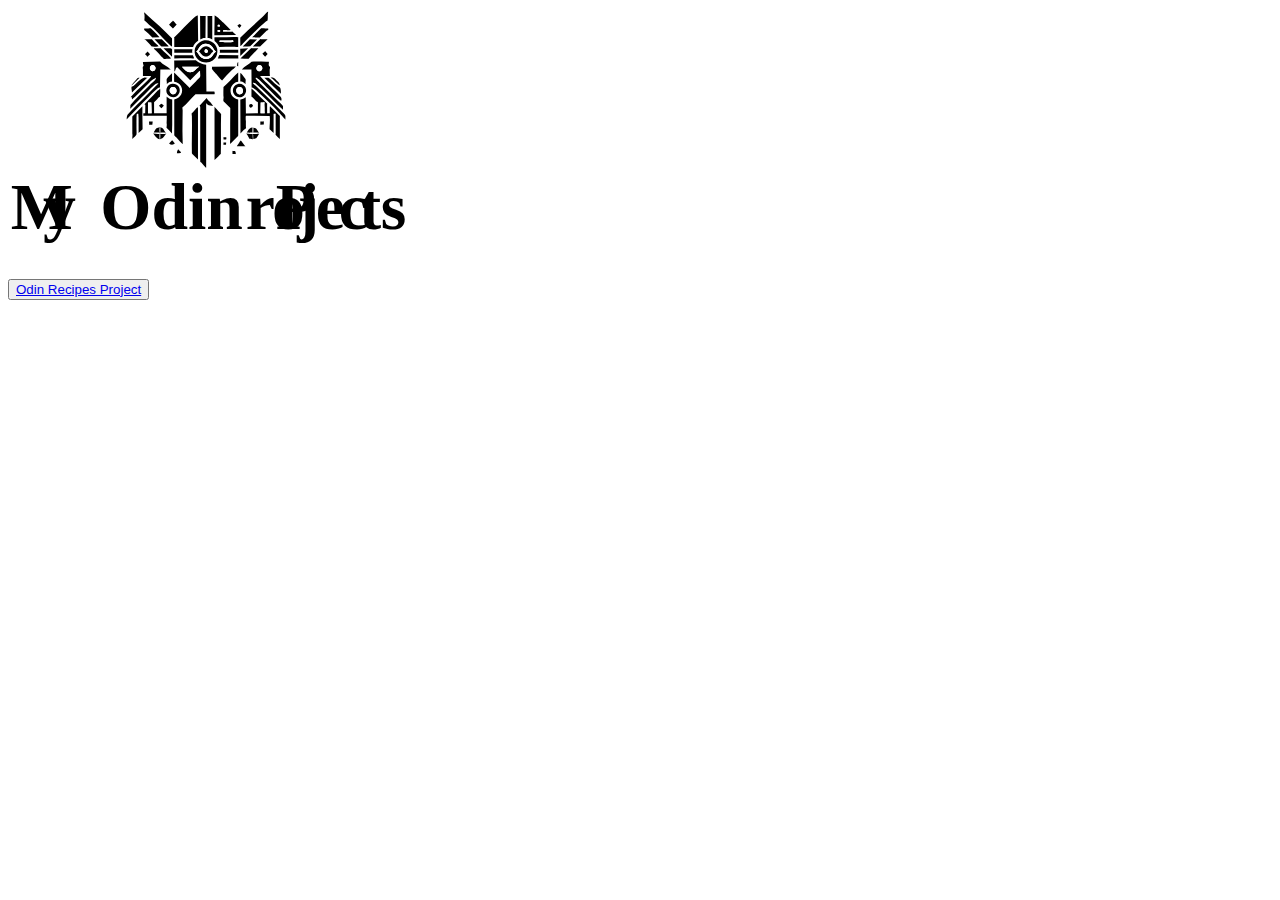
==== index.html @ caf668c8 "Initial commit" ====
<!DOCTYPE html>
<html lang="en">
   <head>
      <meta charset="UTF-8">
      <title>Odin projects</title>
   </head>

   <body>
      <img src="./images/logo.svg" alt="Geometric illustration of a viking and the text My Odin Projects" width="400"/>
      <div>
      <button><a href="./odin-recipes/recipes-home.html">Odin Recipes Project</a></button>

   </body>
</html>
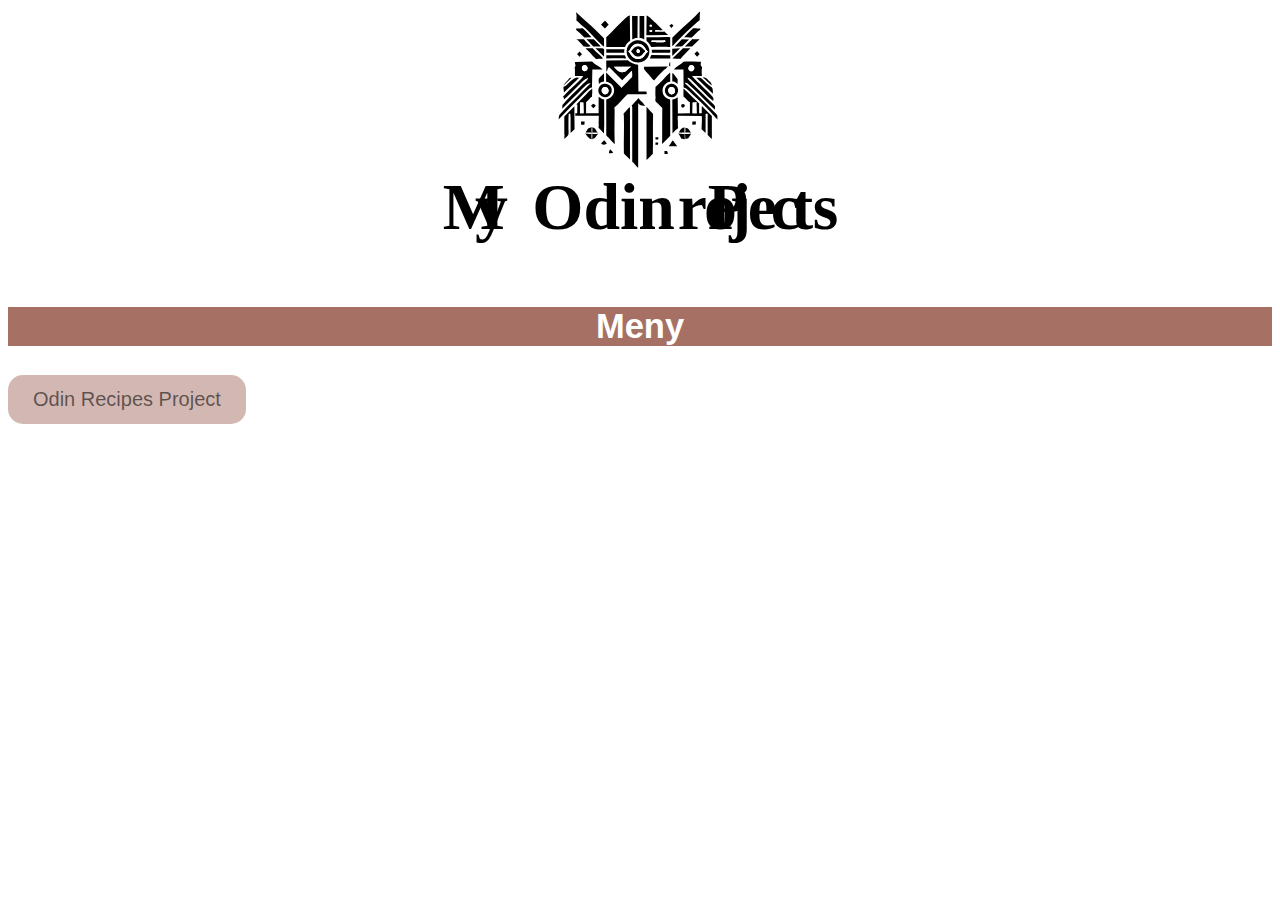
==== commit ed041d42: "Add css file, add colors to index page + button" ====
--- a/index.html
+++ b/index.html
@@ -1,14 +1,17 @@
 <!DOCTYPE html>
 <html lang="en">
    <head>
+      <link rel="stylesheet" href="style.css">
       <meta charset="UTF-8">
+      <meta name="viewport" content="width=device-width, initial-scale=1.0">
       <title>Odin projects</title>
    </head>
 
    <body>
-      <img src="./images/logo.svg" alt="Geometric illustration of a viking and the text My Odin Projects" width="400"/>
-      <div>
-      <button><a href="./odin-recipes/recipes-home.html">Odin Recipes Project</a></button>
-
+      <div class="logo">
+         <img src="./images/logo.svg" alt="Geometric illustration of a viking and the text My Odin Projects" width="400">
+      </div>
+      <div id="overskrift"><h2>Meny</h2></div>
+      <a href="./pages/recipes-home.html"><button>Odin Recipes Project</button></a>
    </body>
 </html>--- a/style.css
+++ b/style.css
@@ -0,0 +1,32 @@
+button {
+   background-color: #a7706580;
+   font-size: 20px;
+   border:none;
+   padding: 13px 25px;
+   align-content: center;
+   text-decoration: none;
+   display: inline-block;
+   color: #00000090;
+   border-radius: 15px;
+   transition-duration: 0.3s;
+   float: left;
+   position: center;
+   
+
+}
+button:hover {
+   background-color: #a77065;
+   color: #000000;
+}
+
+#overskrift {
+   color: #ffffff;
+   background-color: #a77065;
+   font-family:helvetica,arial,sans-serif;
+   font-size: 23px;
+   text-align: center;
+}
+.logo {
+   text-align: center;
+}
+
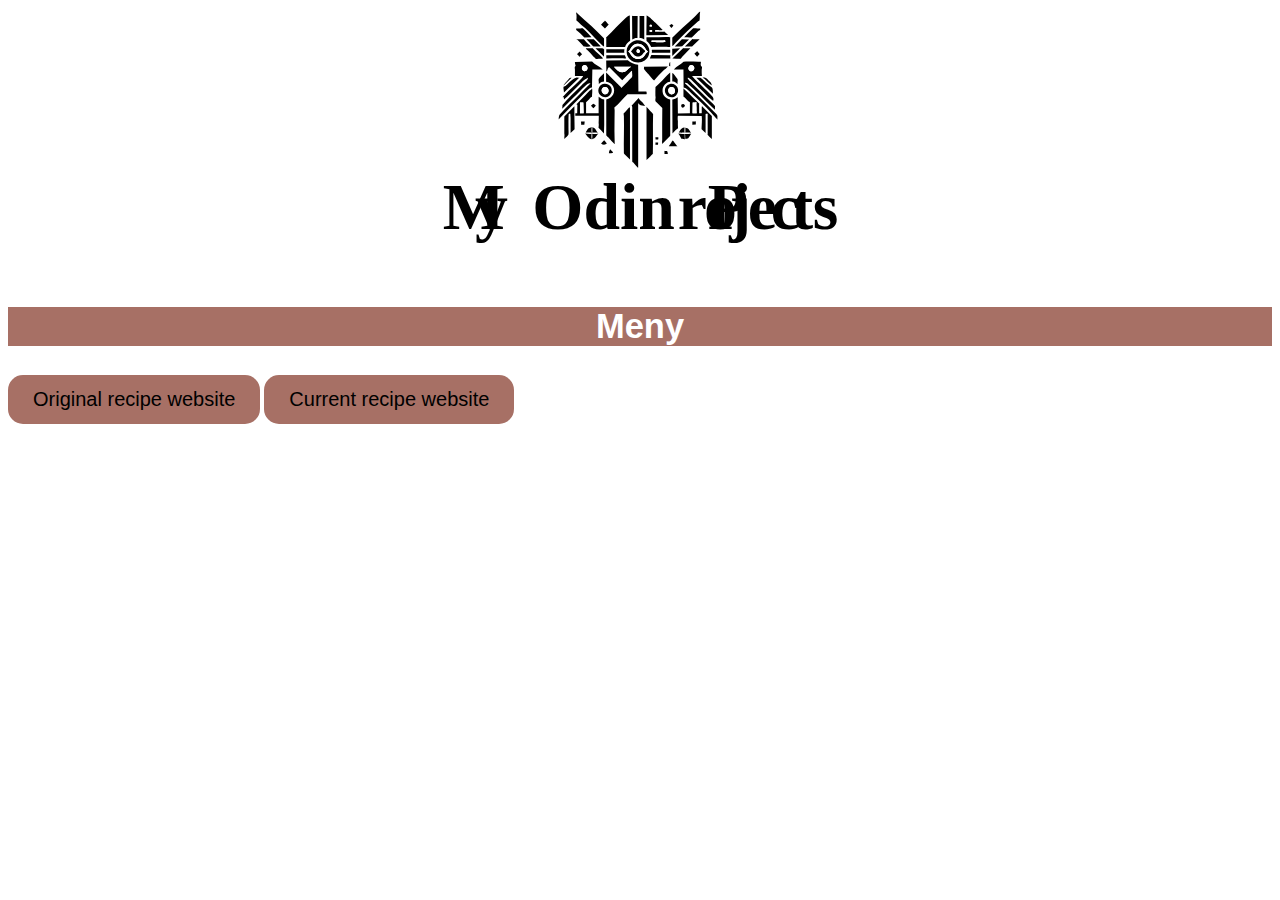
==== commit 148de278: "Add link to current recipe page" ====
--- a/index.html
+++ b/index.html
@@ -6,12 +6,12 @@
       <meta name="viewport" content="width=device-width, initial-scale=1.0">
       <title>Odin projects</title>
    </head>
-
    <body>
       <div class="logo">
-         <img src="./images/logo.svg" alt="Geometric illustration of a viking and the text My Odin Projects" width="400">
+      <img src="./images/logo.svg" alt="Geometric illustration of a viking and the text My Odin Projects" width="400">
       </div>
       <div id="overskrift"><h2>Meny</h2></div>
-      <a href="./pages/recipes-home.html"><button>Odin Recipes Project</button></a>
+      <a href="./pages/recipes-home.html"><button>Original recipe website</button></a>
+      <a href="../odin-recipes/index.html"><button>Current recipe website</button></a>
    </body>
 </html>--- a/style.css
+++ b/style.css
@@ -1,22 +1,17 @@
 button {
-   background-color: #a7706580;
+   background-color: #a77065;
    font-size: 20px;
    border:none;
    padding: 13px 25px;
    align-content: center;
    text-decoration: none;
-   display: inline-block;
-   color: #00000090;
+   color: #0000000;
    border-radius: 15px;
    transition-duration: 0.3s;
-   float: left;
-   position: center;
-   
-
 }
 button:hover {
-   background-color: #a77065;
-   color: #000000;
+   background-color: #a7706580;
+   color: #00000090;
 }
 
 #overskrift {
@@ -28,5 +23,4 @@
 }
 .logo {
    text-align: center;
-}
-
+}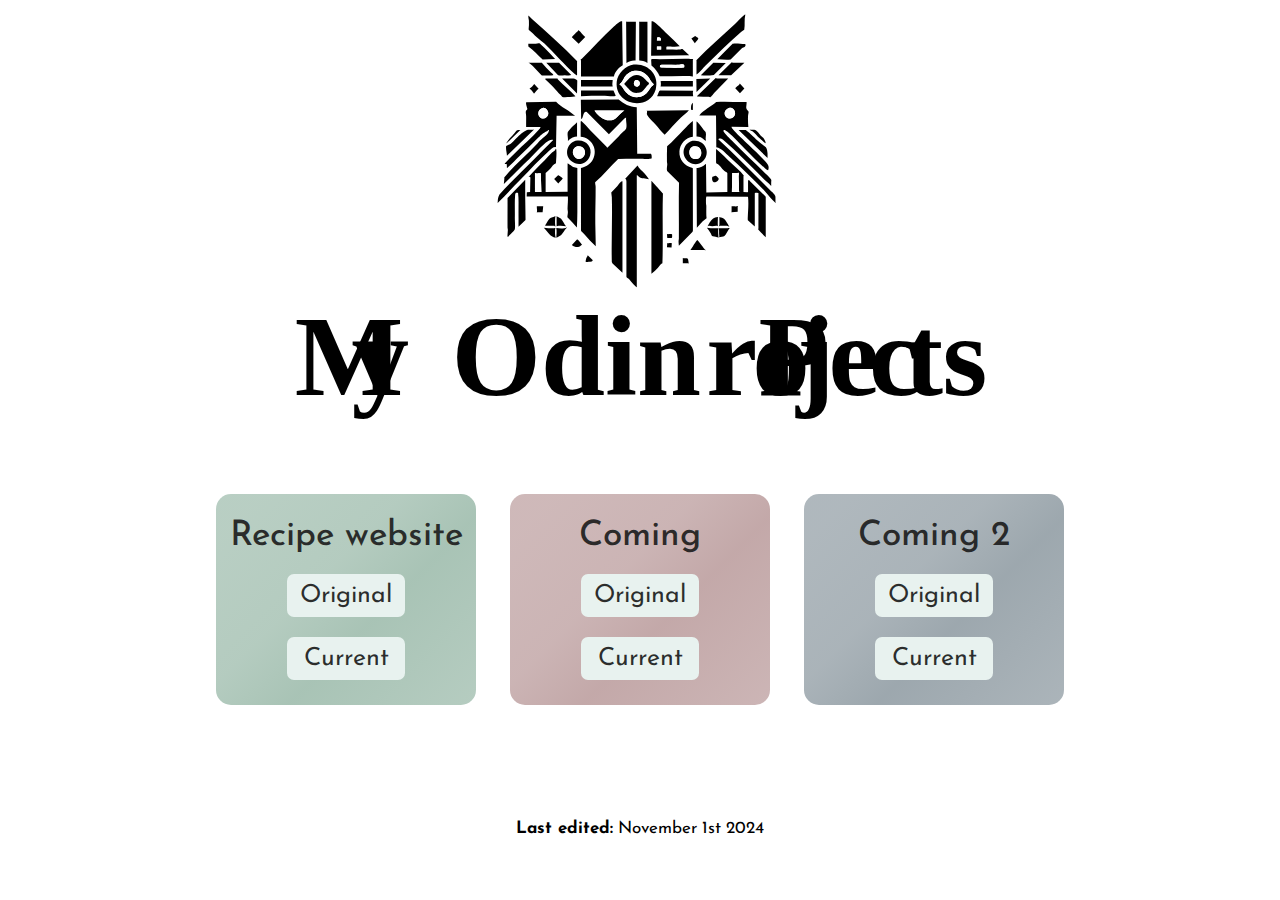
==== commit 53252725: "More CSS styling" ====
--- a/index.html
+++ b/index.html
@@ -3,15 +3,36 @@
    <head>
       <link rel="stylesheet" href="style.css">
       <meta charset="UTF-8">
+      <link rel="preconnect" href="https://fonts.googleapis.com">
+   <link rel="preconnect" href="https://fonts.gstatic.com" crossorigin>
+   <link href="https://fonts.googleapis.com/css2?family=Josefin+Sans:ital,wght@0,100..700;1,100..700&display=swap" rel="stylesheet">
       <meta name="viewport" content="width=device-width, initial-scale=1.0">
       <title>Odin projects</title>
    </head>
    <body>
       <div class="logo">
-      <img src="./images/logo.svg" alt="Geometric illustration of a viking and the text My Odin Projects" width="400">
+         <img src="./images/logo.svg" alt="Geometric illustration of a viking and the text My Odin Projects">
       </div>
-      <div id="overskrift"><h2>Meny</h2></div>
-      <a href="./pages/recipes-home.html"><button>Original recipe website</button></a>
-      <a href="../odin-recipes/index.html"><button>Current recipe website</button></a>
+      <div id="main">
+         <div class="recipe-website">
+            <h3 class="overskrift"> Recipe website</h3>
+            <a class="link-knapp" href="./pages/recipes-home.html">Original</a>
+            <a class="link-knapp" href="../odin-recipes/index.html">Current</a>
+         </div>
+         
+         <div class="project-2">
+            <h3 class="overskrift"> Coming  </h3>
+            <a class="link-knapp" href="./pages/recipes-home.html">Original</a>
+            <a class="link-knapp" href="../odin-recipes/index.html">Current</a>
+         </div>
+
+         <div class="project-3">
+            <h3 class="overskrift"> Coming 2 </h3>
+            <a class="link-knapp" href="./pages/recipes-home.html">Original</a>
+            <a class="link-knapp" href="../odin-recipes/index.html">Current</a>
+         </div>
+          
+      </div>
+      <p class="footer"><b>Last edited:</b> November 1st 2024</p>
    </body>
 </html>--- a/style.css
+++ b/style.css
@@ -1,26 +1,94 @@
-button {
-   background-color: #a77065;
-   font-size: 20px;
-   border:none;
-   padding: 13px 25px;
-   align-content: center;
+.link-knapp {
+   background-color: #e8f2ef;
+   min-width: none;
+   max-width: 100px;
+   color:#000000cf;
+   font-size: 25px;
+   padding: 9px 9px;
    text-decoration: none;
    color: #0000000;
-   border-radius: 15px;
-   transition-duration: 0.3s;
+   border-radius: 7px;
+   transition-duration: 300ms;
+   margin: auto;
+   margin-bottom:20px;
+   display: block;
+   transition: text-decoration-color 300ms;
+   text-decoration: underline 0.08em rgba(0,0,0,0);
 }
-button:hover {
-   background-color: #a7706580;
-   color: #00000090;
+.link-knapp:hover {
+   background-color: #fdffff;
+   color: #0000000;
+   text-decoration-color: rgba(0,0,0,1);
 }
 
-#overskrift {
-   color: #ffffff;
-   background-color: #a77065;
-   font-family:helvetica,arial,sans-serif;
-   font-size: 23px;
+.overskrift {
+   color: #1c1c1ceb;
+   font-size: 35px;
+   font-weight: 500;
+   margin: 5px;
+   margin-bottom: 20px;
+   margin-top: 20px;
+   
+}
+.logo {
+   display:block;
+   margin:auto;
+   max-width:700px;
+   min-width: 380px;
+}
+
+.recipe-website {
+   margin:15px;
+   padding:5px;
+   width:250px;
+   border:none;
+   font-family: "josefin sans", sans-serif;
+   text-align: center;
+   background-color: rgba(91, 146, 110, 0.611);
+   border-radius: 15px;
+   display:inline-block;
+   background: linear-gradient(135deg, #447e6060 10%,#447e6066 40%,#447e6076 60%,#447e6060 110%);
+
+}
+.project-2 {
+   margin:15px;
+   padding:5px;
+   width: 250px;
+   height:100;
+   border:none;
+   font-family: "josefin sans", sans-serif;
+   text-align: center;
+   background: linear-gradient(135deg, #7e444560 10%,#7e444566 40%,#7e444576 60%,#7e444560 110%);
+   border-radius: 15px;
+   display:inline-block;
+}
+.project-3 {
+   margin:15px;
+   padding:5px;
+   width:250px;
+   border:none;
+   font-family: "josefin sans", sans-serif;
+   text-align: center;
+   background: linear-gradient(135deg, #2b425060 10%,#2b425066 40%,#2b425076 60%,#2b425060 110%);
+   border-radius: 15px;
+   display:inline-block;
+}
+
+#main {
+   margin: auto;
+   min-width: 300px;
+   max-width: 1900px;
+   display: inline-block;
+
+}
+body {
    text-align: center;
 }
-.logo {
-   text-align: center;
-}+.footer { 
+   display: block; 
+   bottom: 0px; 
+   left: 30px; 
+   font-size: 17px;
+   font-family: 'Josefin sans', Verdana, sans-serif;
+   margin-top:100px;
+ }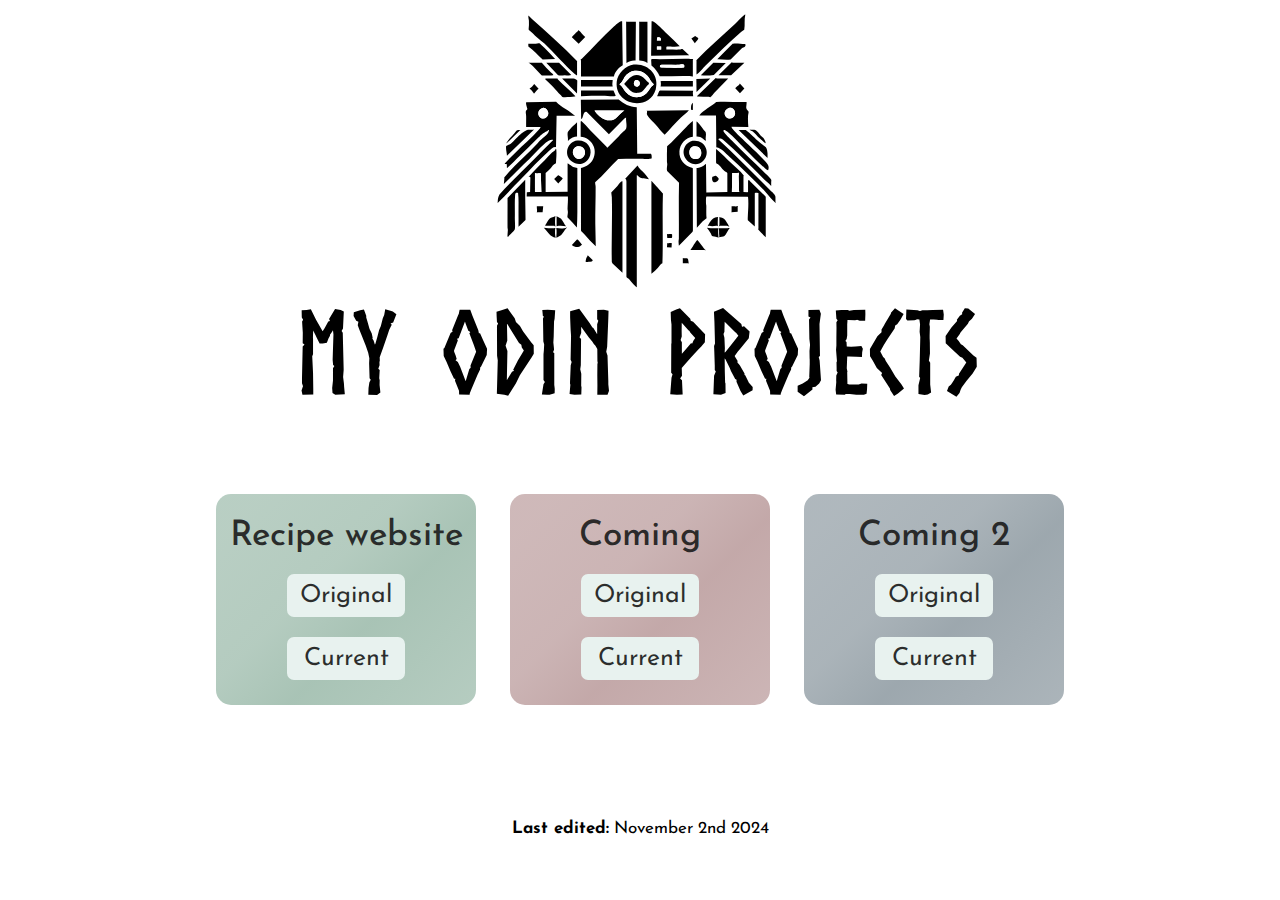
==== commit 122c6204: "Change laste edited date" ====
--- a/index.html
+++ b/index.html
@@ -33,6 +33,6 @@
          </div>
           
       </div>
-      <p class="footer"><b>Last edited:</b> November 1st 2024</p>
+      <p class="footer"><b>Last edited:</b> November 2nd 2024</p>
    </body>
 </html>